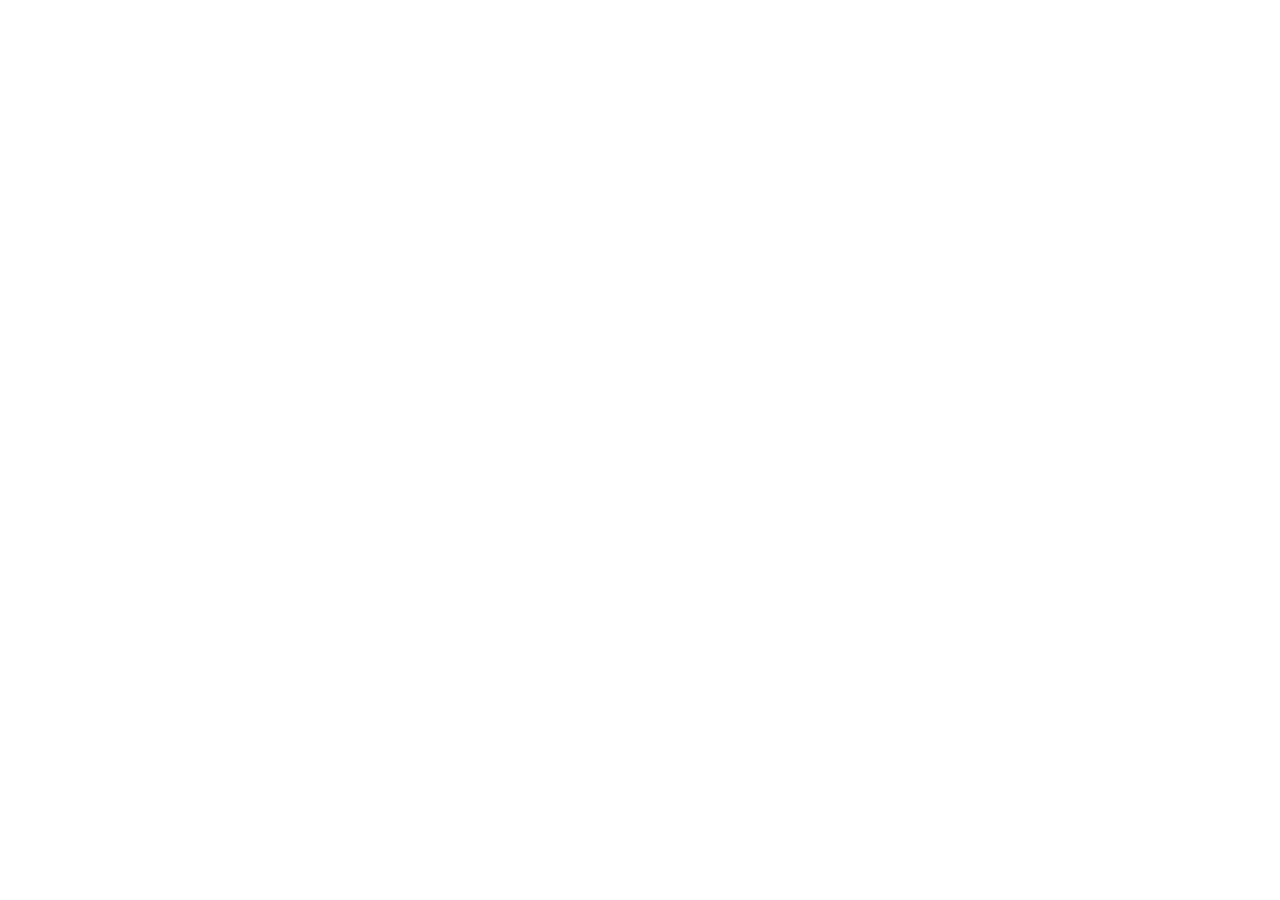
==== index.html @ 96fbc0ac "Initial GitHub Pages deploy of pig3on staging site Built from pig3on.io staging branch with base pat" ====
<!doctype html>
<html lang="en">
  <head>
    <meta charset="UTF-8" />
    <meta name="viewport" content="width=device-width, initial-scale=1.0, maximum-scale=1.0, user-scalable=no" />
    <link href="https://fonts.googleapis.com/css2?family=Instrument+Sans:wght@400;500;600;700&family=DM+Mono:wght@300;400;500;700&display=swap" rel="stylesheet">
    <title>pig3on</title>
    <script type="module" crossorigin src="/pig3on-staging/assets/index-Bd7iTpsa.js"></script>
    <link rel="stylesheet" crossorigin href="/pig3on-staging/assets/index-CQK0uDj2.css">
  </head>
  <body>
    <div id="root"></div>
  </body>
</html>
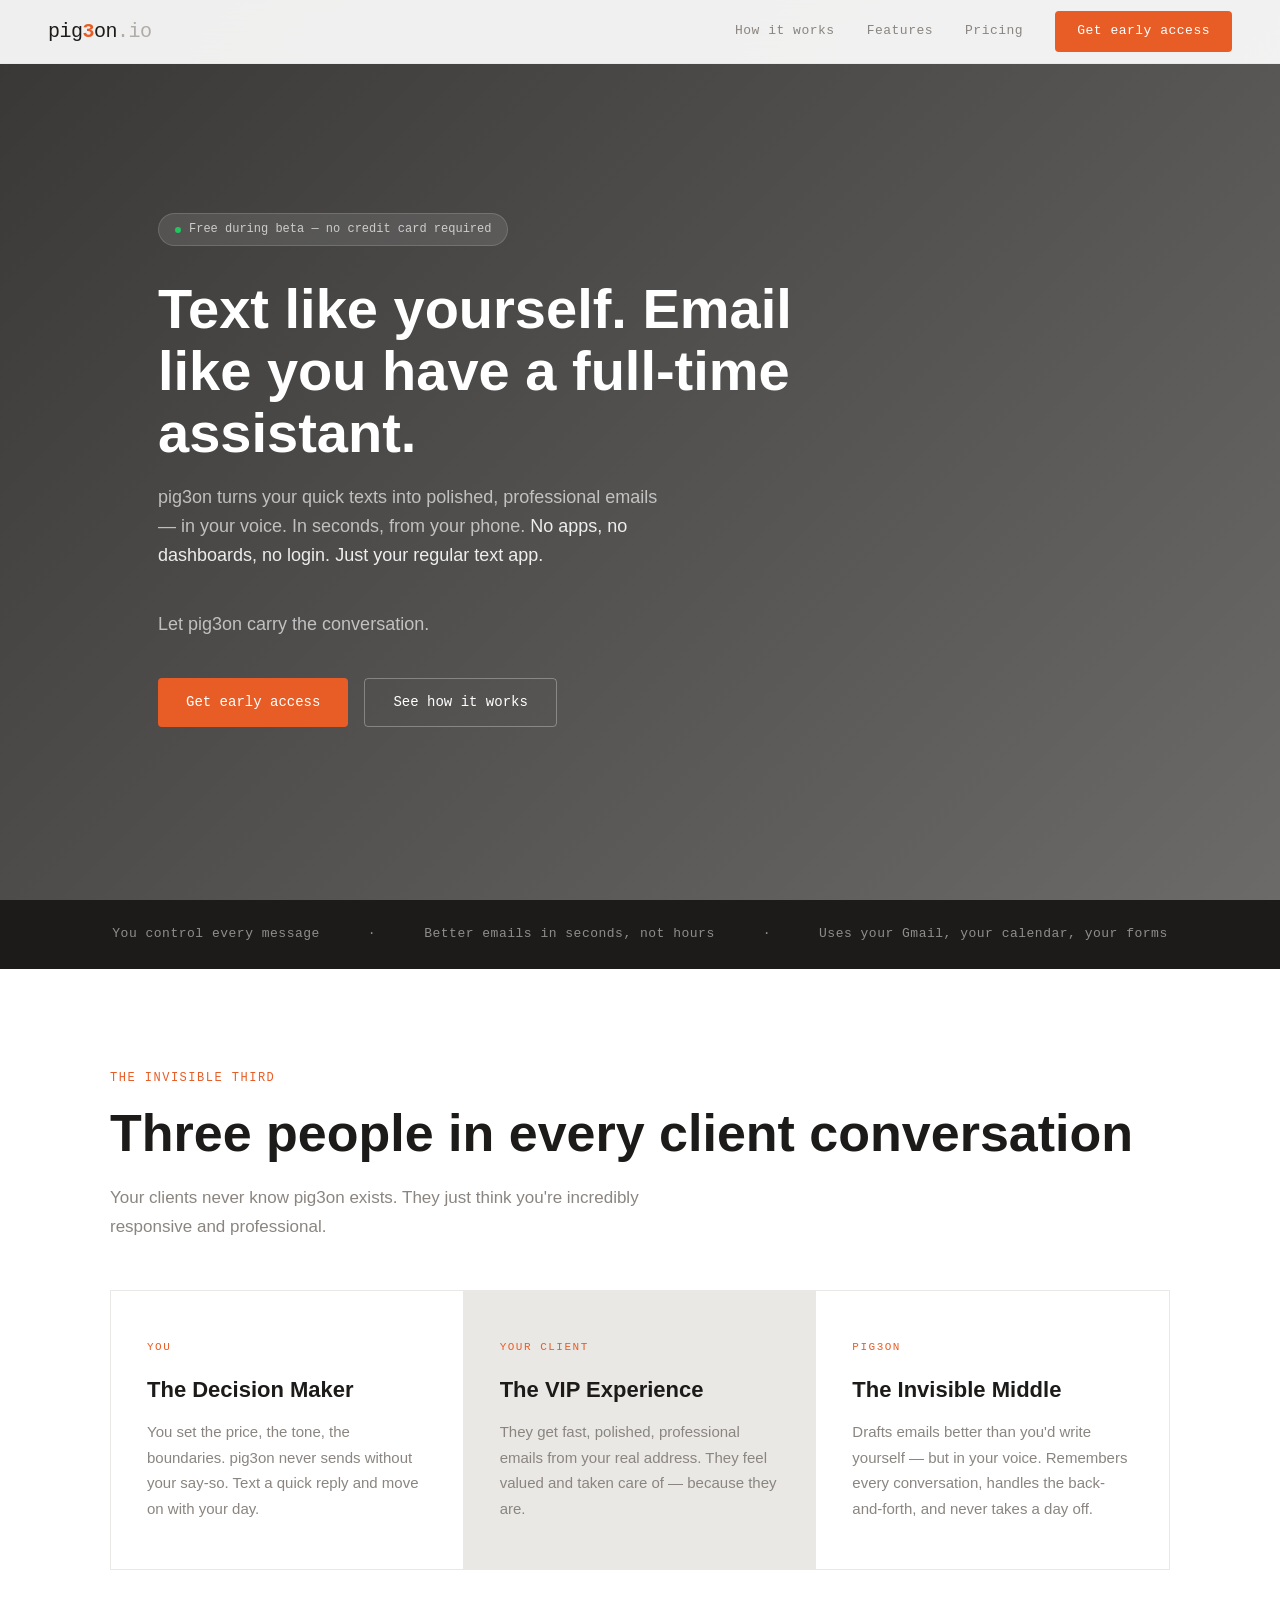
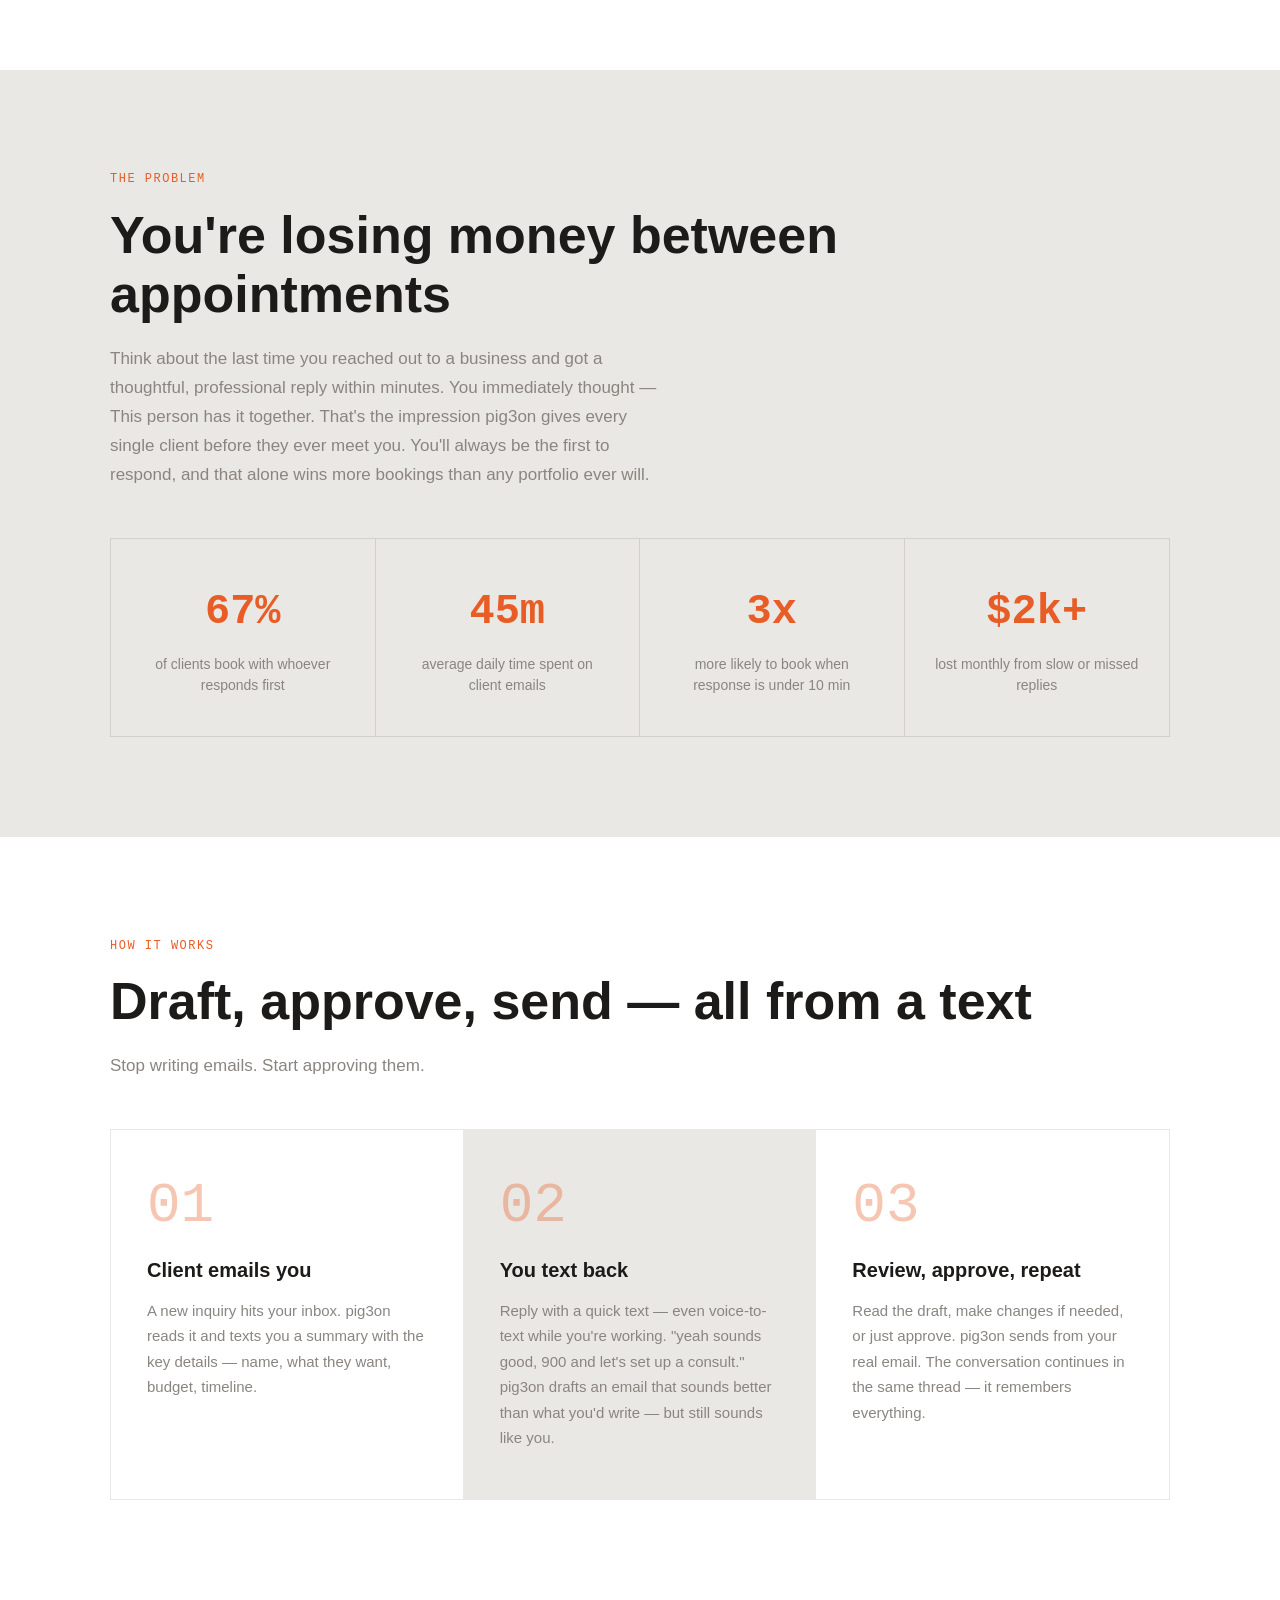
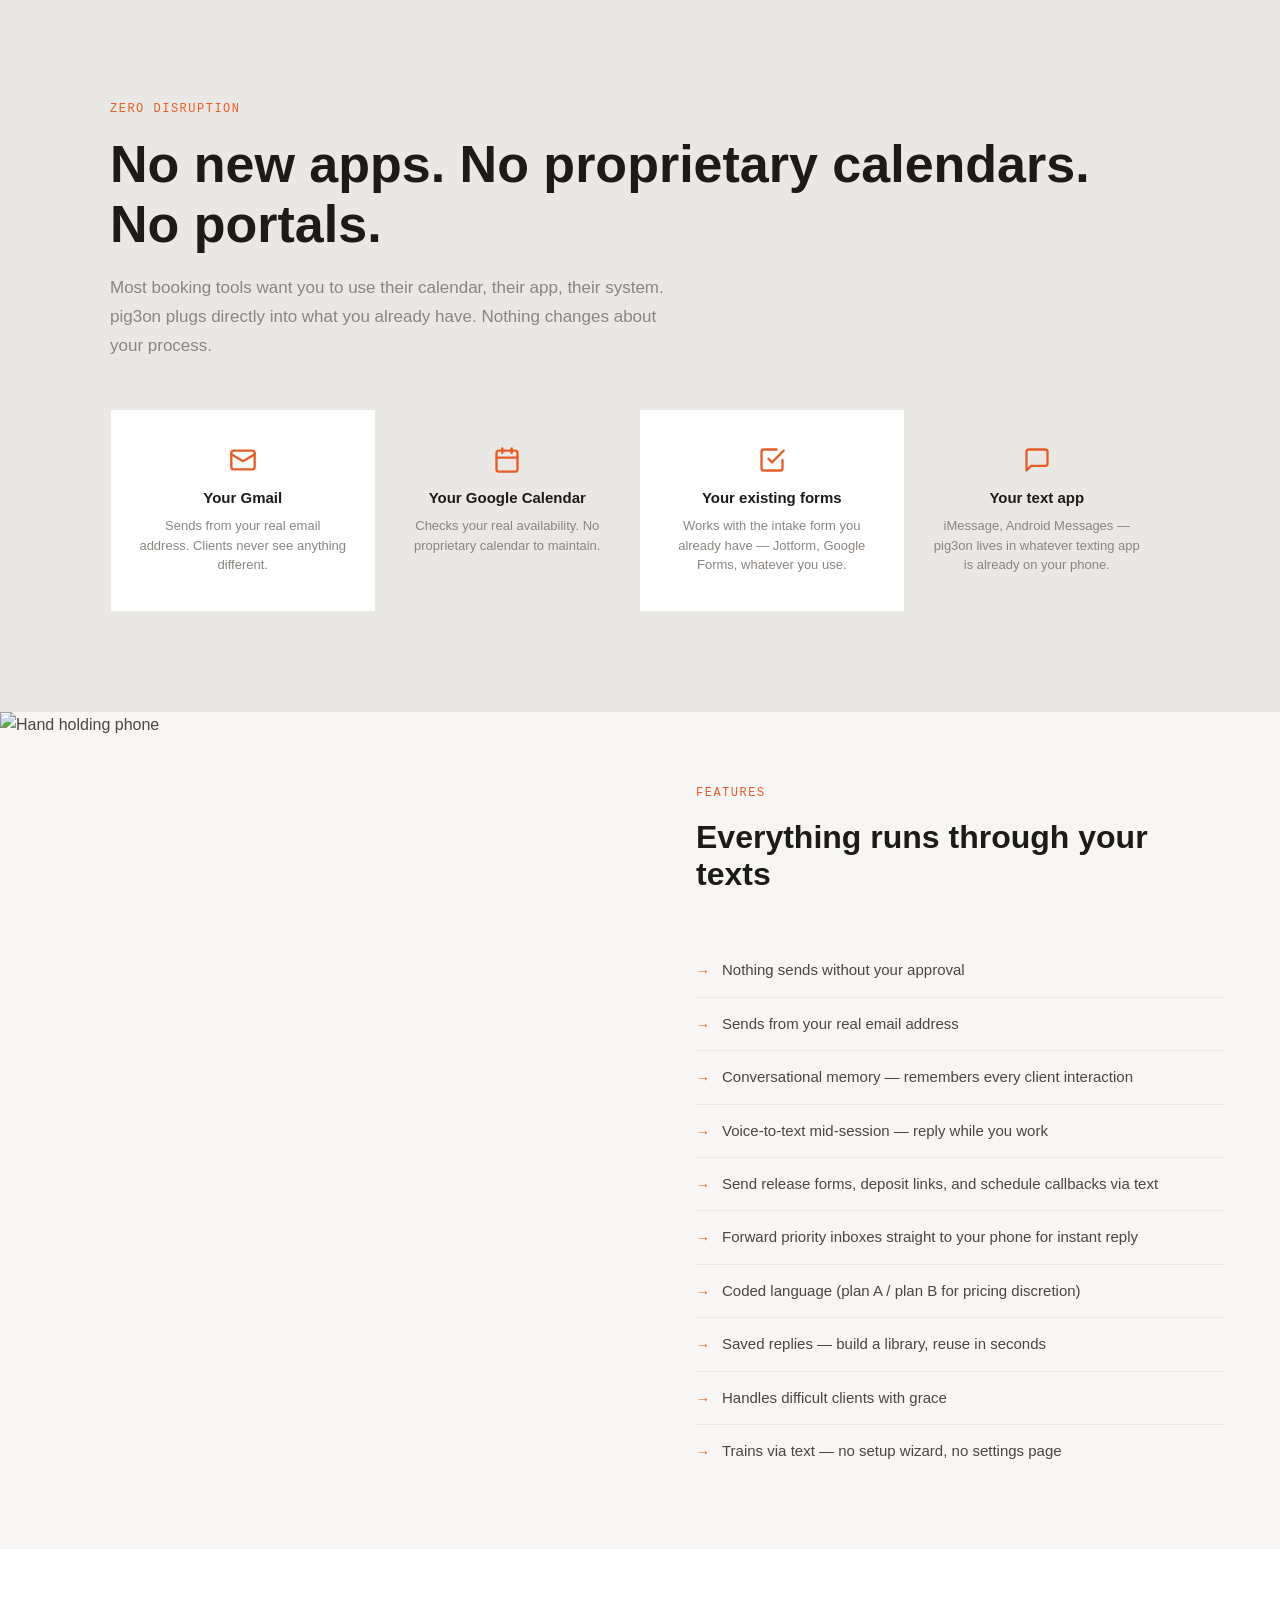
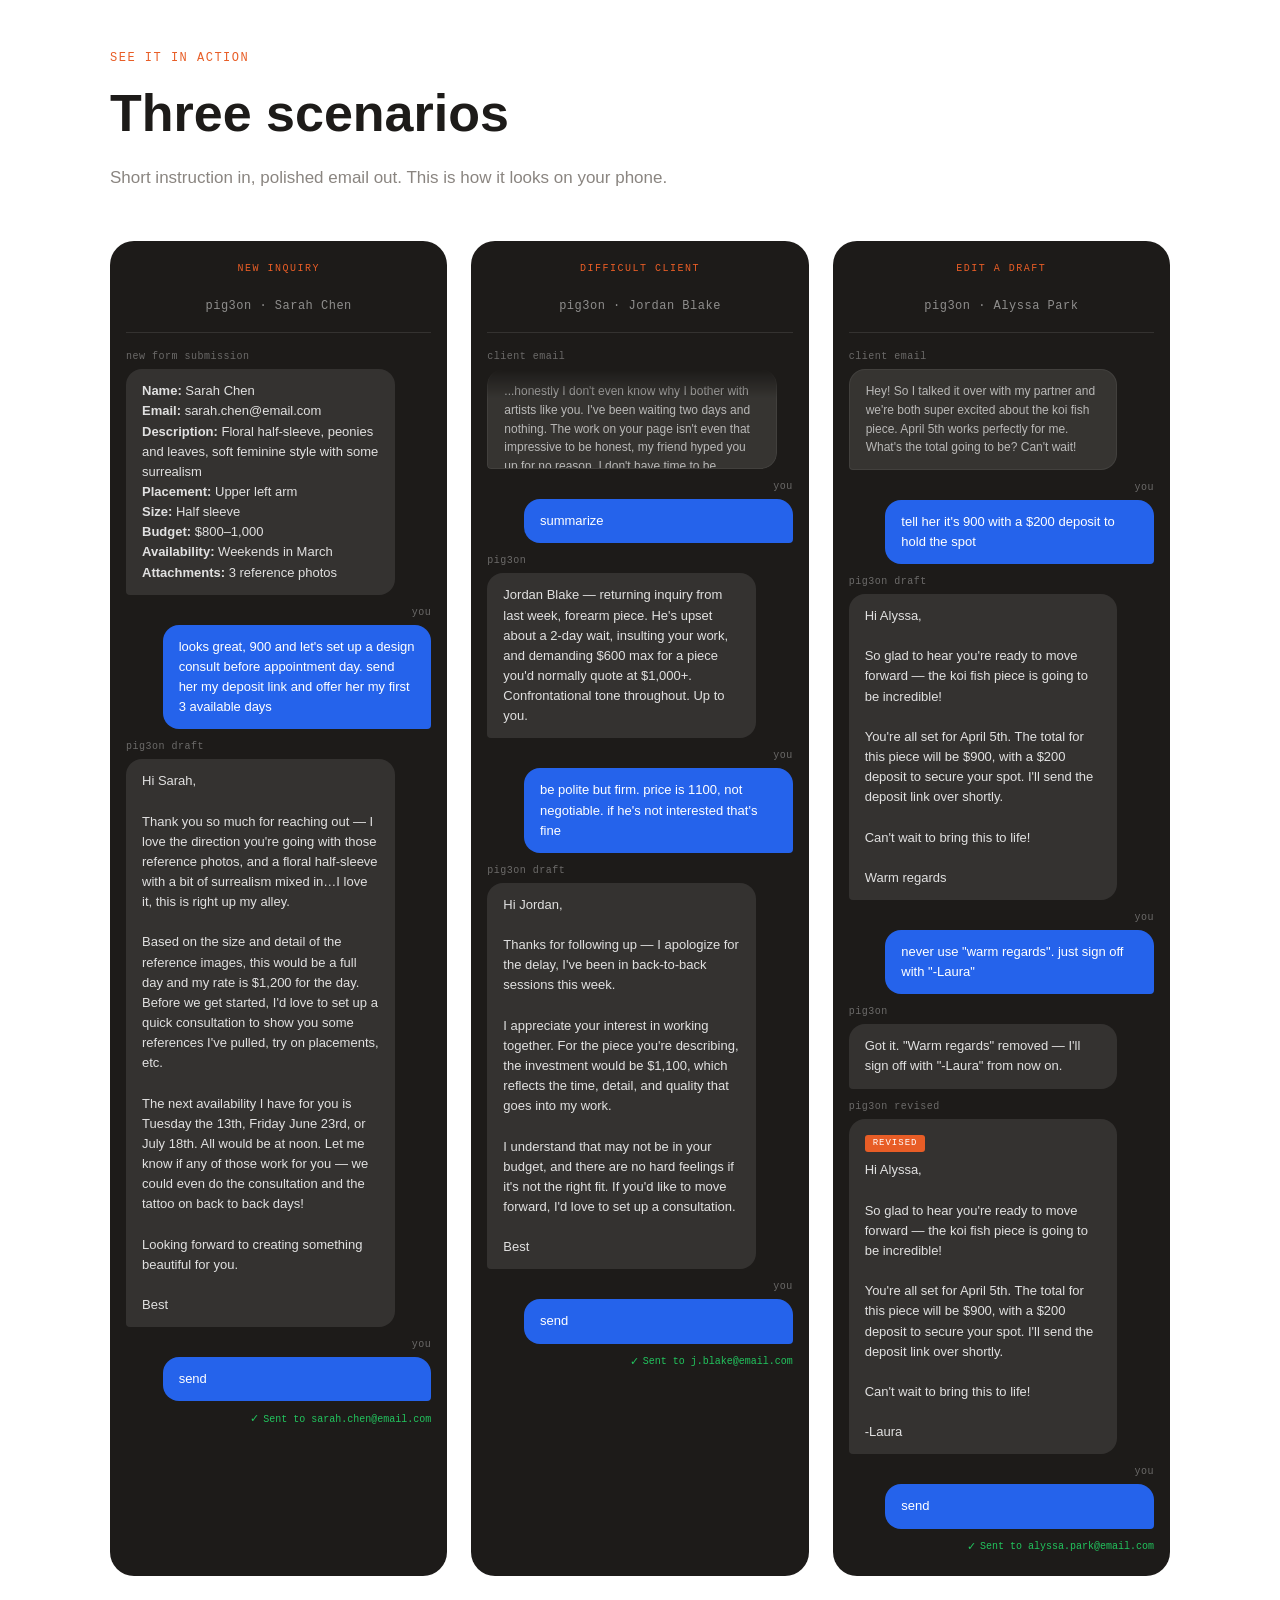
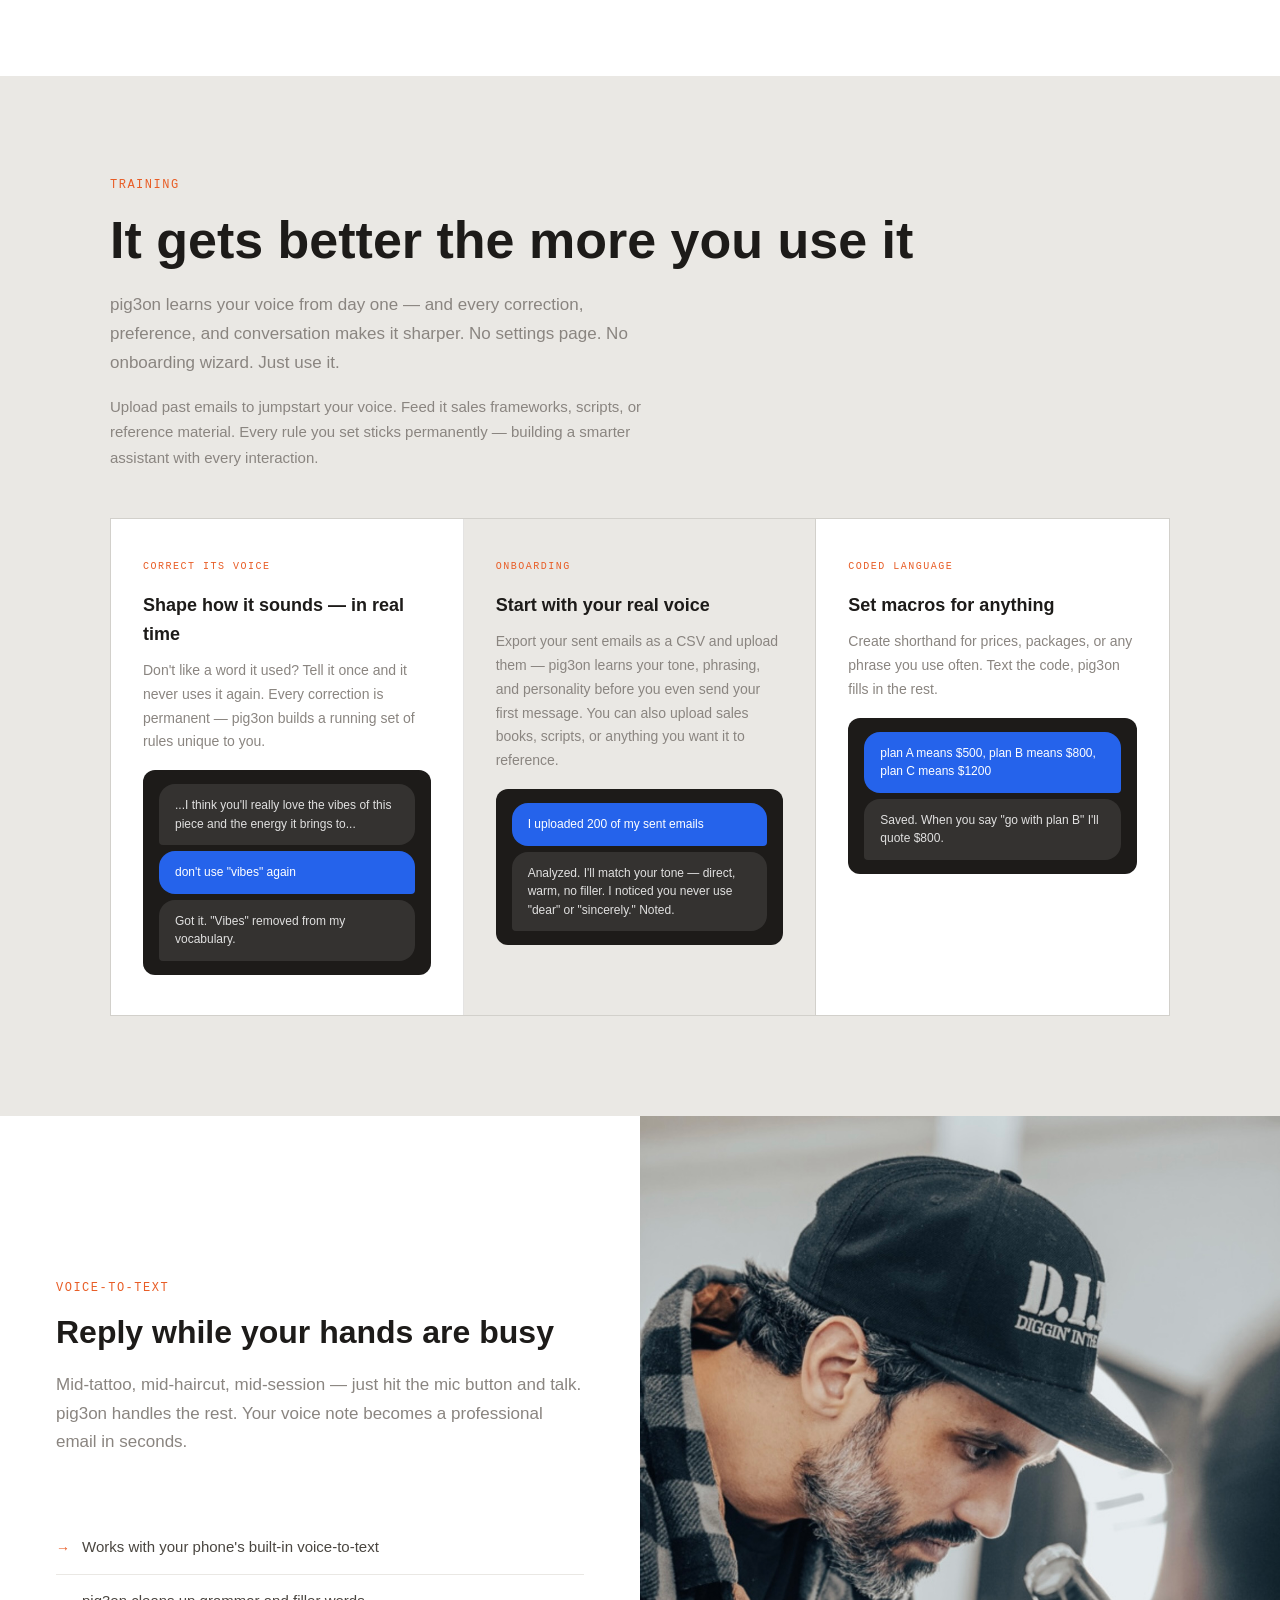
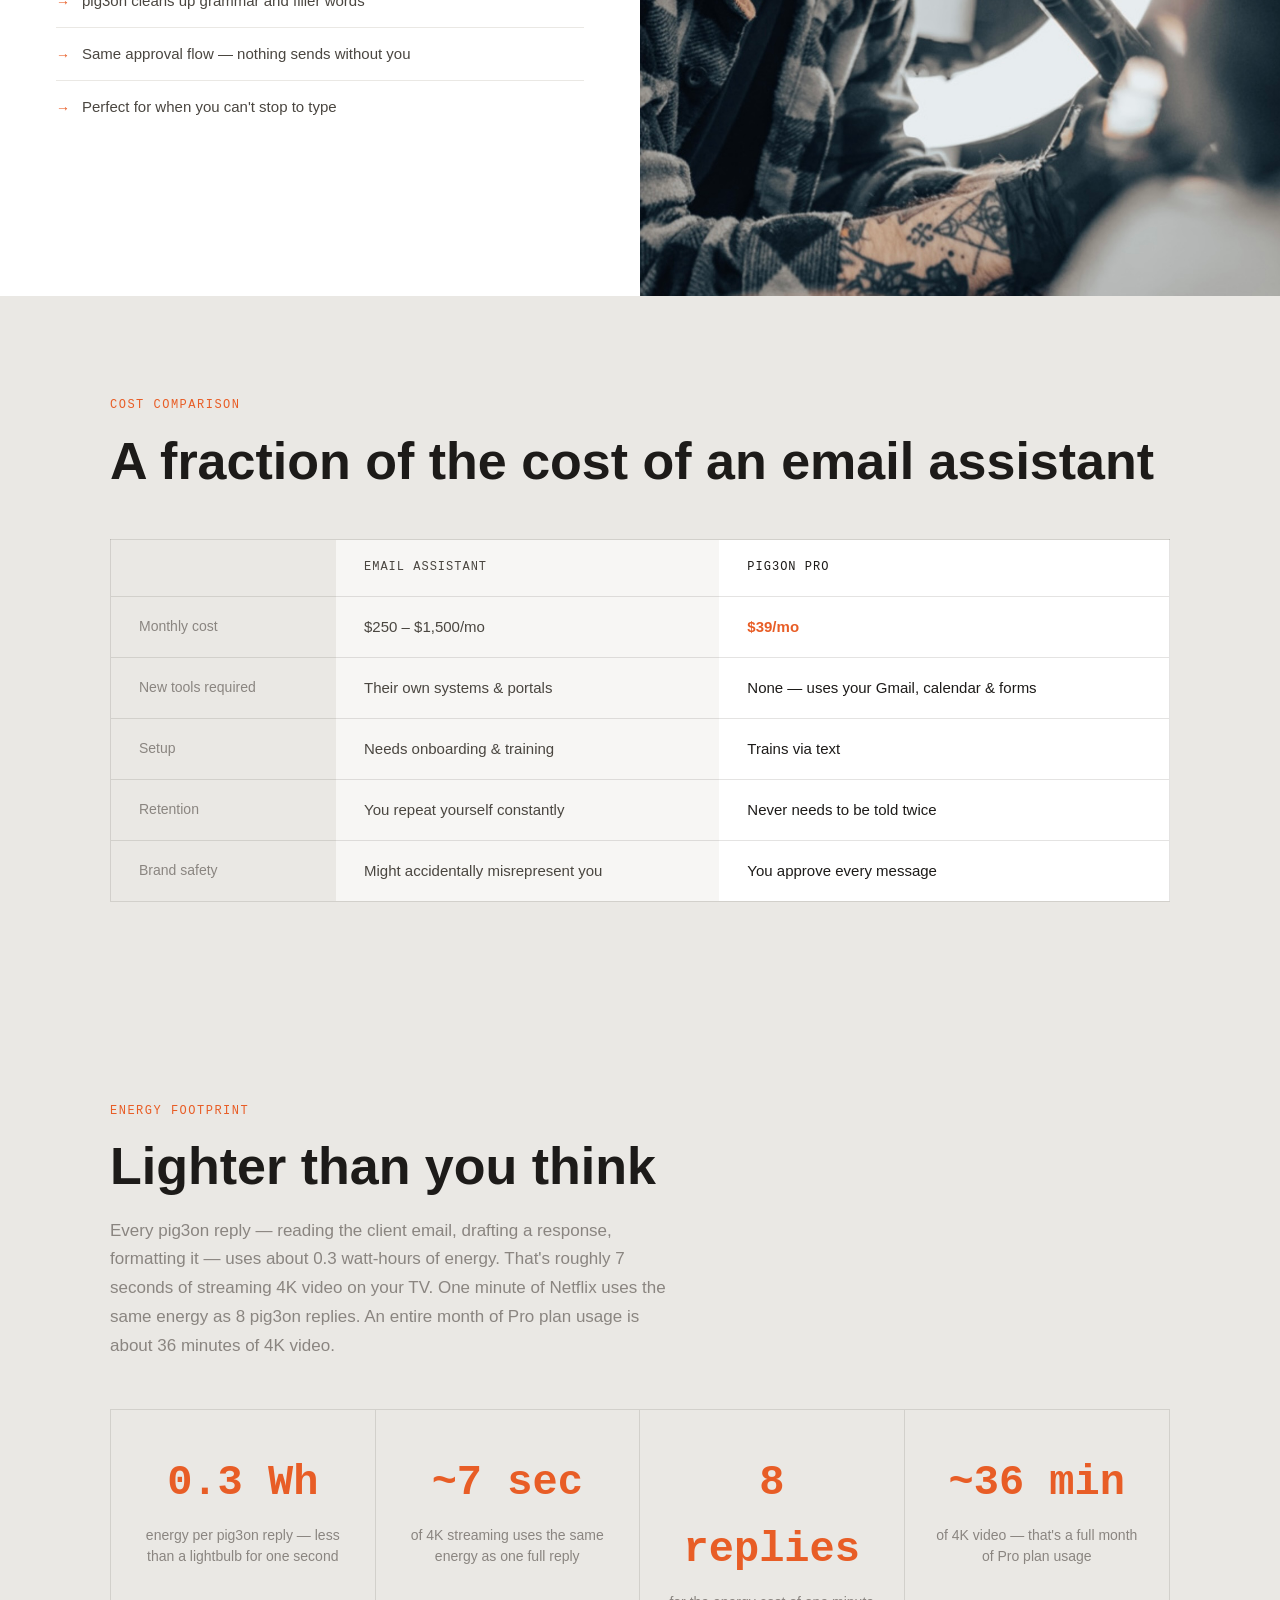
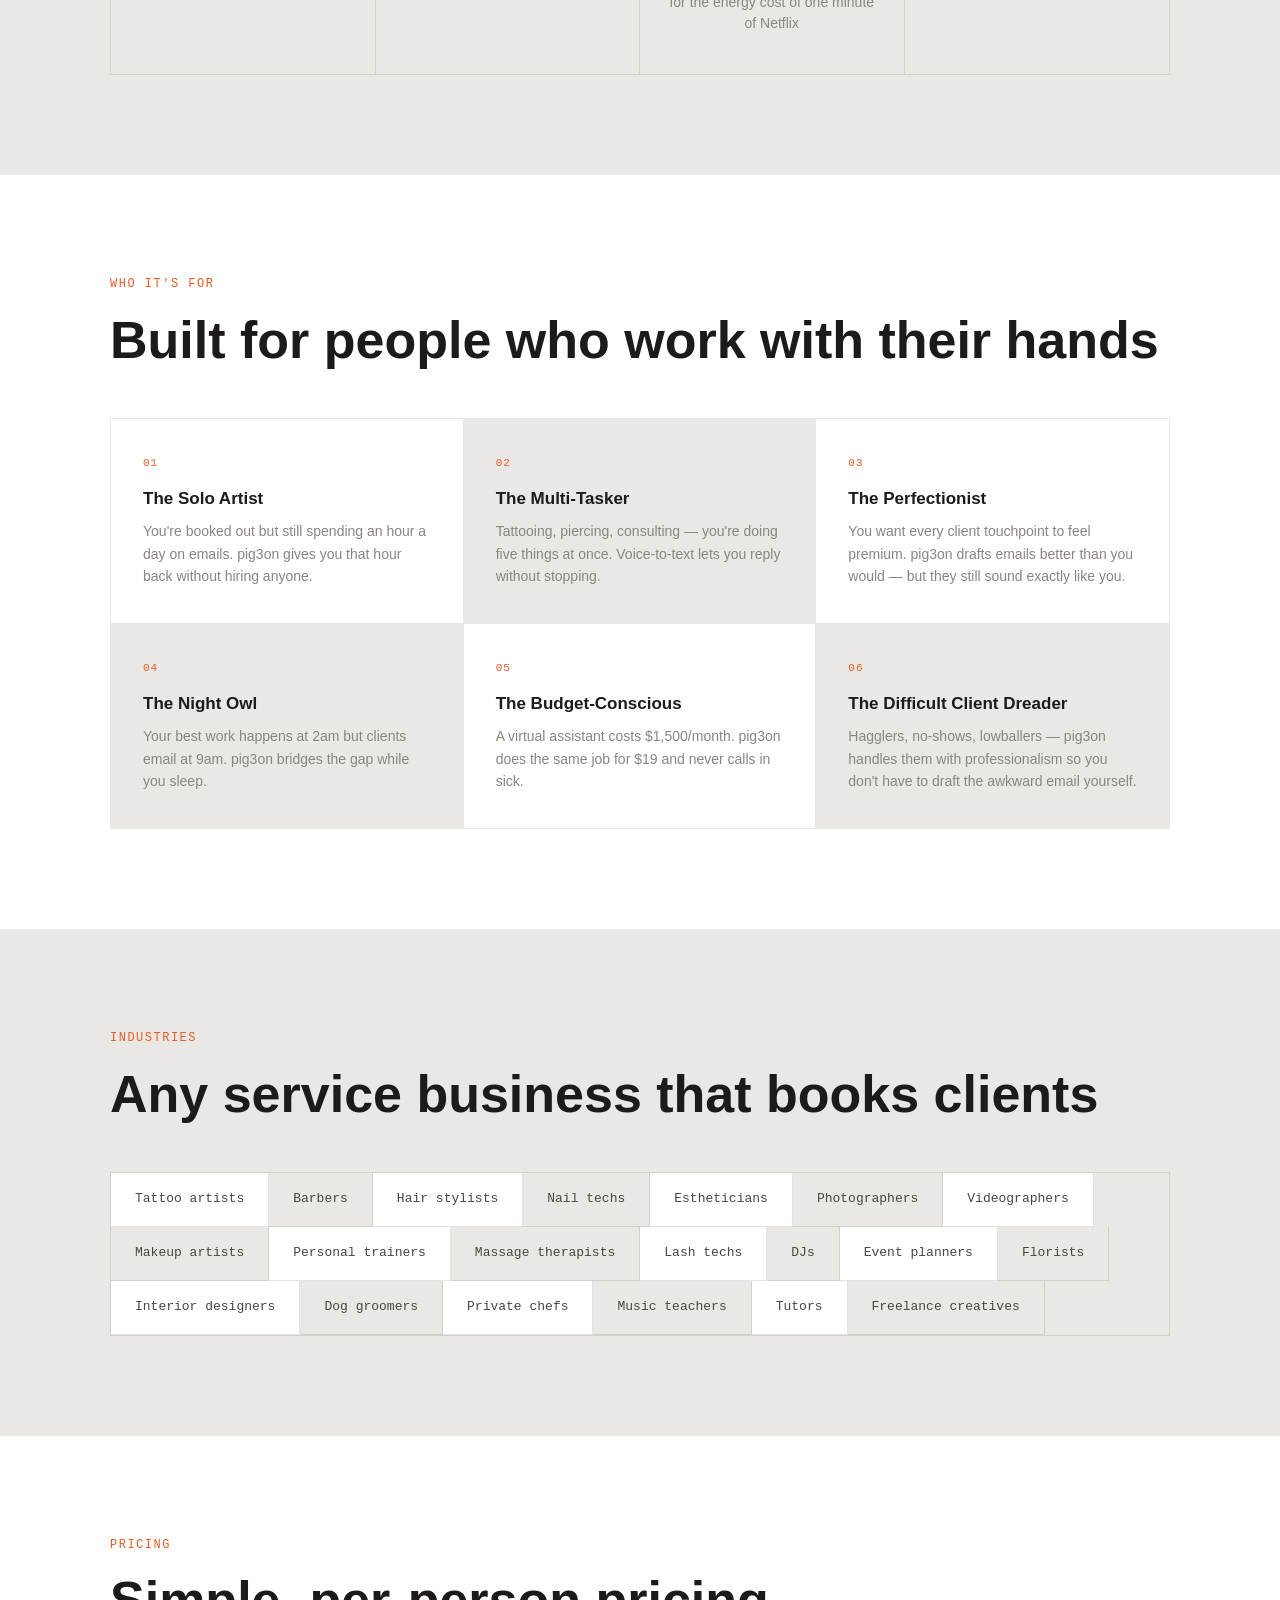
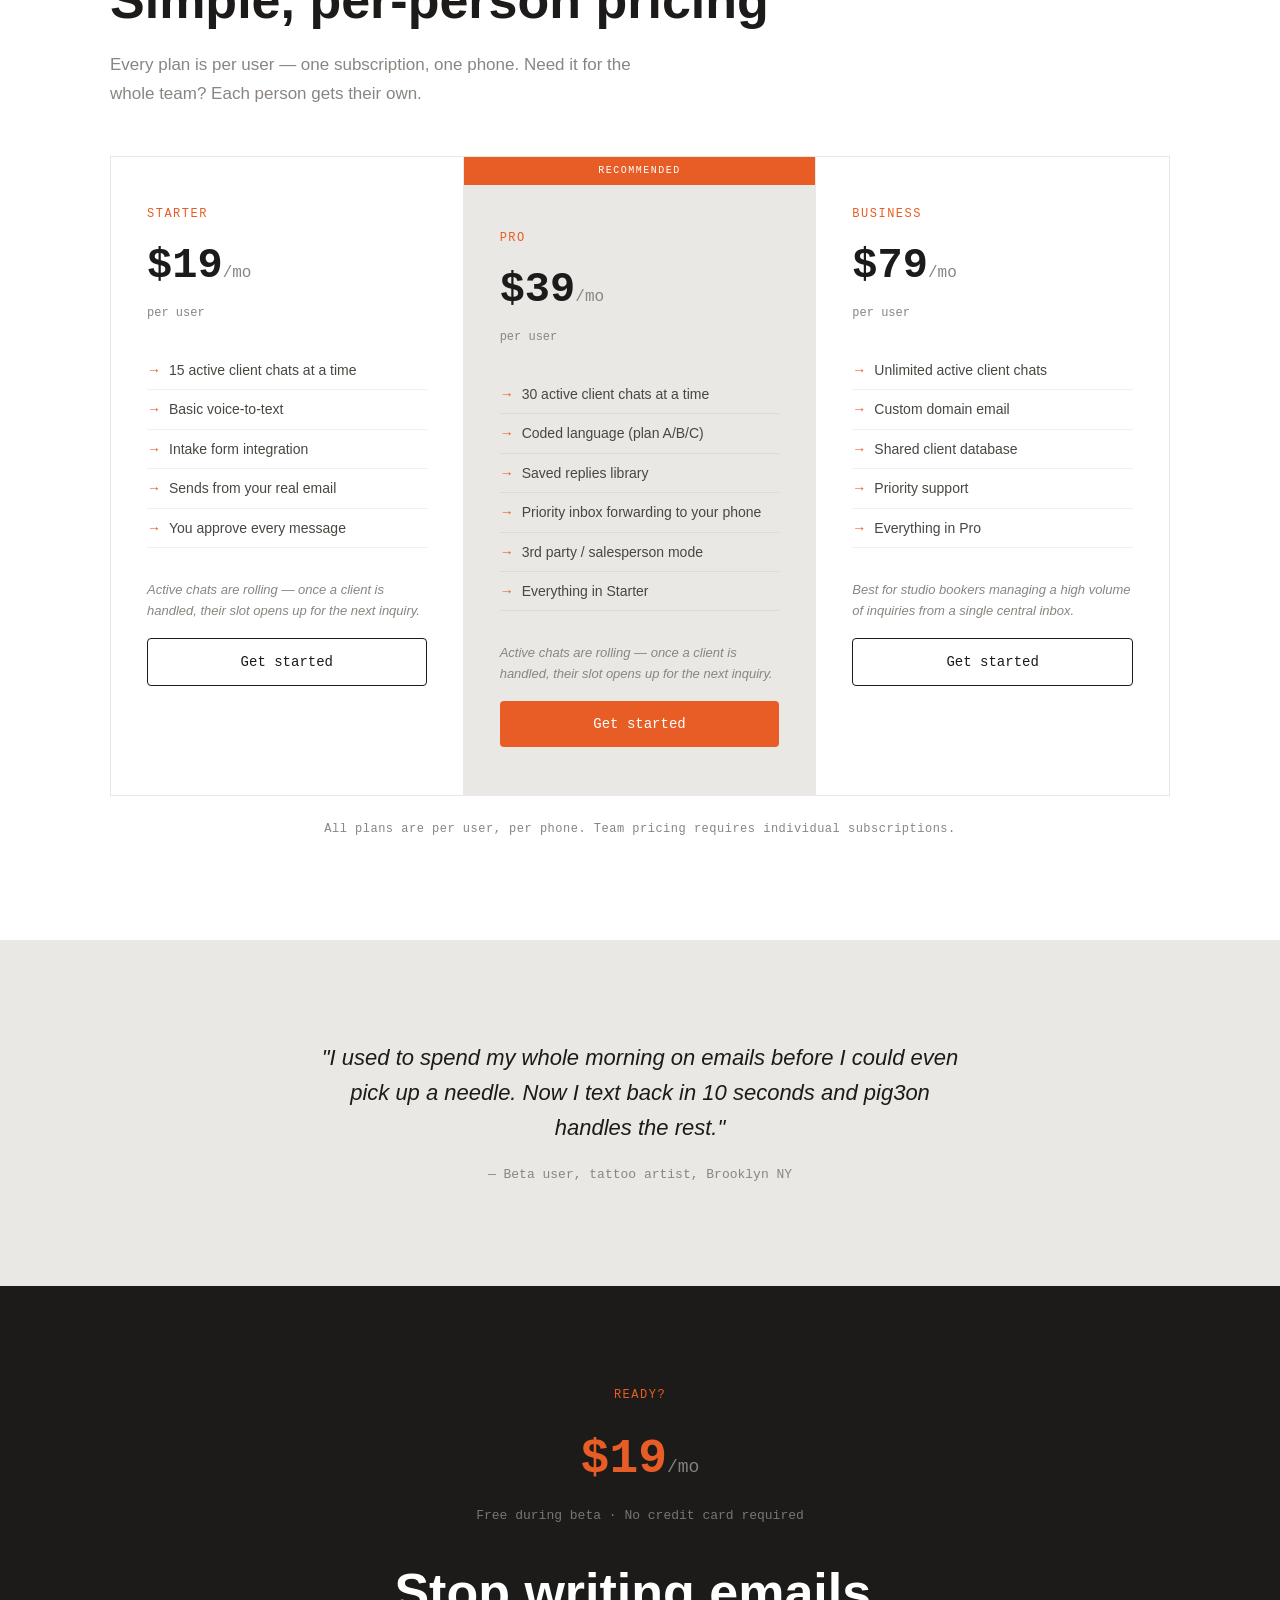
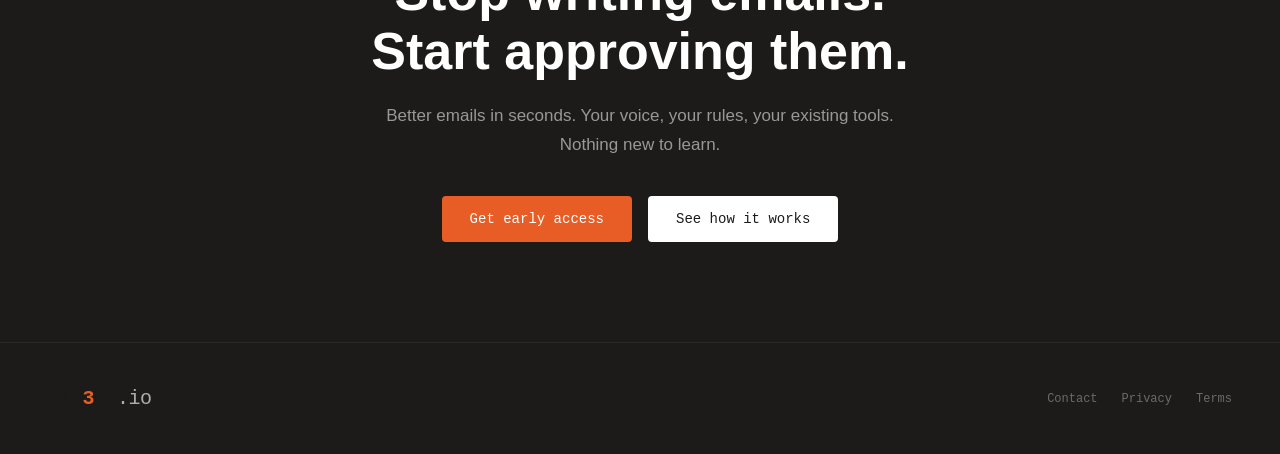
==== commit 6f971fd8: "Fix root URL to show landing page instead of redirecting to /dashboard Mirrored the Cloudflare build" ====
--- a/index.html
+++ b/index.html
@@ -1,14 +1,596 @@
-<!doctype html>
+<!DOCTYPE html>
 <html lang="en">
-  <head>
-    <meta charset="UTF-8" />
-    <meta name="viewport" content="width=device-width, initial-scale=1.0, maximum-scale=1.0, user-scalable=no" />
-    <link href="https://fonts.googleapis.com/css2?family=Instrument+Sans:wght@400;500;600;700&family=DM+Mono:wght@300;400;500;700&display=swap" rel="stylesheet">
-    <title>pig3on</title>
-    <script type="module" crossorigin src="/pig3on-staging/assets/index-Bd7iTpsa.js"></script>
-    <link rel="stylesheet" crossorigin href="/pig3on-staging/assets/index-CQK0uDj2.css">
-  </head>
-  <body>
-    <div id="root"></div>
-  </body>
-</html>
+<head>
+<meta charset="UTF-8">
+<meta name="viewport" content="width=device-width, initial-scale=1.0">
+<title>pig3on.io — Your booking assistant that lives in your texts</title>
+<link href="https://fonts.googleapis.com/css2?family=Instrument+Sans:wght@400;500;600;700&family=DM+Mono:wght@300;400;500;700&display=swap" rel="stylesheet">
+<style>
+:root {
+  --white: #ffffff;
+  --off-white: #f7f6f4;
+  --pigeon-grey: #eae8e4;
+  --warm-600: #4a4640;
+  --warm-400: #8a8580;
+  --charcoal: #1d1b19;
+  --orange: #E85D26;
+  --green: #22c55e;
+  --grey-logo: #b0aca6;
+  --radius: 4px;
+  --max-w: 1060px;
+}
+* { margin: 0; padding: 0; box-sizing: border-box; }
+body {
+  font-family: 'Instrument Sans', sans-serif;
+  color: var(--warm-600); font-size: 16px; line-height: 1.6;
+  background: var(--white); -webkit-font-smoothing: antialiased;
+}
+.nav {
+  position: fixed; top: 0; left: 0; right: 0; z-index: 100;
+  background: rgba(255,255,255,0.92);
+  backdrop-filter: blur(16px); -webkit-backdrop-filter: blur(16px);
+  border-bottom: 1px solid var(--pigeon-grey);
+  padding: 0 48px; height: 64px;
+  display: flex; align-items: center; justify-content: space-between;
+}
+.nav-logo { font-family: 'DM Mono', monospace; font-size: 20px; text-decoration: none; letter-spacing: -0.5px; }
+.nav-logo .pig { color: var(--charcoal); font-weight: 500; }
+.nav-logo .three { color: var(--orange); font-weight: 700; }
+.nav-logo .on { color: var(--charcoal); font-weight: 500; }
+.nav-logo .dot-io { color: var(--grey-logo); font-weight: 400; }
+.nav-links { display: flex; align-items: center; gap: 32px; }
+.nav-links a { font-family: 'DM Mono', monospace; font-size: 13px; text-decoration: none; color: var(--warm-400); letter-spacing: 0.5px; transition: color 0.2s; }
+.nav-links a:hover { color: var(--charcoal); }
+.btn { display: inline-flex; align-items: center; justify-content: center; padding: 12px 28px; border-radius: var(--radius); font-family: 'DM Mono', monospace; font-size: 14px; font-weight: 500; text-decoration: none; transition: all 0.25s; cursor: pointer; border: none; }
+.btn-orange { background: var(--orange); color: #fff !important; }
+.btn-orange:hover { background: #d04f1e; color: #fff !important; }
+.btn-outline { background: transparent; color: var(--charcoal); border: 1px solid var(--charcoal); }
+.btn-outline:hover { background: var(--charcoal); color: #fff; }
+.btn-white { background: #fff; color: var(--charcoal); }
+.btn-white:hover { background: var(--pigeon-grey); }
+.btn-sm { padding: 10px 22px; font-size: 13px; }
+.hero { position: relative; min-height: 100vh; display: flex; align-items: center; overflow: hidden; }
+.hero-bg { position: absolute; inset: 0; background: url('https://images.unsplash.com/photo-1534430480872-3498386e7856?w=1600&q=80') center/cover no-repeat; }
+.hero-bg::after { content: ''; position: absolute; inset: 0; background: linear-gradient(135deg, rgba(29,27,25,0.88) 0%, rgba(29,27,25,0.65) 100%); }
+.hero-content { position: relative; z-index: 2; max-width: var(--max-w); margin: 0 auto; padding: 140px 48px 100px; width: 100%; }
+.hero-badge { display: inline-flex; align-items: center; gap: 8px; background: rgba(255,255,255,0.1); border: 1px solid rgba(255,255,255,0.15); padding: 6px 16px; border-radius: 100px; font-family: 'DM Mono', monospace; font-size: 12px; color: rgba(255,255,255,0.7); margin-bottom: 32px; opacity: 0; animation: fadeUp 0.6s ease forwards; animation-delay: 0.2s; }
+.hero-badge::before { content: ''; width: 6px; height: 6px; background: var(--green); border-radius: 50%; animation: pulse 2s ease infinite; }
+.hero h1 { font-family: 'Instrument Sans', sans-serif; font-size: clamp(38px, 5vw, 56px); font-weight: 700; color: #fff; line-height: 1.1; max-width: 640px; margin-bottom: 20px; opacity: 0; animation: fadeUp 0.6s ease forwards; animation-delay: 0.35s; }
+.hero-sub { font-size: 18px; color: rgba(255,255,255,0.65); max-width: 520px; line-height: 1.6; margin-bottom: 40px; opacity: 0; animation: fadeUp 0.6s ease forwards; animation-delay: 0.5s; }
+.hero-sub strong { color: rgba(255,255,255,0.9); font-weight: 500; }
+.hero-buttons { display: flex; gap: 16px; opacity: 0; animation: fadeUp 0.6s ease forwards; animation-delay: 0.65s; }
+.proof-bar { background: var(--charcoal); padding: 24px 48px; text-align: center; }
+.proof-bar-inner { max-width: var(--max-w); margin: 0 auto; display: flex; justify-content: center; gap: 48px; flex-wrap: wrap; }
+.proof-bar span { font-family: 'DM Mono', monospace; font-size: 13px; color: rgba(255,255,255,0.5); letter-spacing: 0.5px; }
+.section { padding: 100px 48px; }
+.section-inner { max-width: var(--max-w); margin: 0 auto; }
+.bg-white { background: var(--white); } .bg-off-white { background: var(--off-white); } .bg-pigeon { background: var(--pigeon-grey); } .bg-charcoal { background: var(--charcoal); }
+.section-label { font-family: 'DM Mono', monospace; font-size: 12px; color: var(--orange); letter-spacing: 1.5px; text-transform: uppercase; margin-bottom: 16px; }
+.section-title { font-family: 'Instrument Sans', sans-serif; font-size: clamp(32px, 4.5vw, 52px); font-weight: 700; color: var(--charcoal); line-height: 1.15; margin-bottom: 20px; }
+.section-desc { font-size: 17px; color: var(--warm-400); max-width: 560px; line-height: 1.7; }
+.third-grid { display: grid; grid-template-columns: repeat(3, 1fr); border: 1px solid var(--pigeon-grey); }
+.third-card { padding: 48px 36px; border-right: 1px solid var(--pigeon-grey); }
+.third-card:last-child { border-right: none; }
+.third-card:nth-child(odd) { background: var(--white); } .third-card:nth-child(even) { background: var(--pigeon-grey); }
+.third-card-label { font-family: 'DM Mono', monospace; font-size: 11px; color: var(--orange); text-transform: uppercase; letter-spacing: 1.5px; margin-bottom: 16px; }
+.third-card h3 { font-size: 22px; font-weight: 700; color: var(--charcoal); margin-bottom: 12px; }
+.third-card p { font-size: 15px; color: var(--warm-400); line-height: 1.7; }
+.stats-grid { display: grid; grid-template-columns: repeat(4, 1fr); border: 1px solid rgba(74,70,64,0.15); margin-top: 48px; }
+.stat-card { padding: 40px 28px; border-right: 1px solid rgba(74,70,64,0.15); text-align: center; }
+.stat-card:last-child { border-right: none; }
+.stat-number { font-family: 'DM Mono', monospace; font-size: 42px; font-weight: 700; color: var(--orange); margin-bottom: 8px; }
+.stat-label { font-size: 14px; color: var(--warm-400); line-height: 1.5; }
+.steps-grid { display: grid; grid-template-columns: repeat(3, 1fr); border: 1px solid var(--pigeon-grey); margin-top: 48px; }
+.step-card { padding: 48px 36px; border-right: 1px solid var(--pigeon-grey); }
+.step-card:last-child { border-right: none; }
+.step-card:nth-child(odd) { background: var(--white); } .step-card:nth-child(even) { background: var(--pigeon-grey); }
+.step-number { font-family: 'DM Mono', monospace; font-size: 56px; font-weight: 300; color: var(--orange); opacity: 0.35; line-height: 1; margin-bottom: 20px; }
+.step-card h3 { font-size: 20px; font-weight: 700; color: var(--charcoal); margin-bottom: 12px; }
+.step-card p { font-size: 15px; color: var(--warm-400); line-height: 1.7; }
+.split { display: grid; grid-template-columns: 1fr 1fr; min-height: 560px; }
+.split-image { overflow: hidden; position: relative; }
+.split-image img { width: 100%; height: 100%; object-fit: cover; transition: transform 6s ease; }
+.split-image:hover img { transform: scale(1.03); }
+.split-content { padding: 72px 56px; display: flex; flex-direction: column; justify-content: center; }
+.feature-list { list-style: none; margin-top: 32px; }
+.feature-list li { padding: 14px 0; border-bottom: 1px solid var(--pigeon-grey); font-size: 15px; color: var(--warm-600); display: flex; align-items: flex-start; gap: 12px; }
+.feature-list li:last-child { border-bottom: none; }
+.feature-check { color: var(--orange); font-weight: 600; font-size: 14px; margin-top: 2px; flex-shrink: 0; }
+.phones-grid { display: grid; grid-template-columns: repeat(3, 1fr); gap: 24px; margin-top: 48px; }
+.phone-frame { background: var(--charcoal); border-radius: 24px; padding: 20px 16px; color: #fff; }
+.phone-header { text-align: center; padding: 8px 0 16px; border-bottom: 1px solid rgba(255,255,255,0.1); margin-bottom: 16px; }
+.phone-header-name { font-family: 'DM Mono', monospace; font-size: 12px; color: rgba(255,255,255,0.5); letter-spacing: 0.5px; }
+.phone-label { font-family: 'DM Mono', monospace; font-size: 10px; text-transform: uppercase; letter-spacing: 1.5px; color: var(--orange); text-align: center; margin-bottom: 12px; }
+.chat-bubble { padding: 12px 16px; border-radius: 16px; font-size: 13px; line-height: 1.55; margin-bottom: 10px; max-width: 88%; }
+.chat-user { background: #2563eb; color: #fff; margin-left: auto; border-bottom-right-radius: 4px; }
+.chat-bot { background: rgba(255,255,255,0.1); color: rgba(255,255,255,0.85); border-bottom-left-radius: 4px; }
+.chat-client { background: rgba(234,232,228,0.12); color: rgba(255,255,255,0.65); border-bottom-left-radius: 4px; border: 1px solid rgba(255,255,255,0.06); }
+.chat-label { font-family: 'DM Mono', monospace; font-size: 10px; color: rgba(255,255,255,0.35); margin-bottom: 4px; letter-spacing: 0.5px; }
+.chat-label-right { text-align: right; }
+.chat-sent { font-family: 'DM Mono', monospace; font-size: 10px; color: var(--green); text-align: right; margin-top: 8px; display: flex; align-items: center; justify-content: flex-end; gap: 4px; }
+.chat-sent::before { content: '✓'; font-size: 11px; }
+.revised-tag { display: inline-block; font-family: 'DM Mono', monospace; font-size: 9px; text-transform: uppercase; letter-spacing: 1px; background: var(--orange); color: #fff; padding: 2px 8px; border-radius: 3px; margin-bottom: 8px; }
+.systems-grid { display: grid; grid-template-columns: repeat(4, 1fr); border: 1px solid var(--pigeon-grey); margin-top: 48px; }
+.systems-card { padding: 36px 28px; border-right: 1px solid var(--pigeon-grey); text-align: center; }
+.systems-card:last-child { border-right: none; }
+.systems-card:nth-child(odd) { background: var(--white); } .systems-card:nth-child(even) { background: var(--pigeon-grey); }
+.systems-icon { font-size: 28px; margin-bottom: 12px; display: flex; justify-content: center; }
+.systems-icon svg { width: 28px; height: 28px; stroke: var(--orange); fill: none; stroke-width: 2; stroke-linecap: round; stroke-linejoin: round; }
+.systems-card h4 { font-size: 15px; font-weight: 700; color: var(--charcoal); margin-bottom: 6px; }
+.systems-card p { font-size: 13px; color: var(--warm-400); line-height: 1.5; }
+.training-grid { display: grid; grid-template-columns: repeat(3, 1fr); border: 1px solid rgba(74,70,64,0.15); margin-top: 48px; }
+.training-card { padding: 40px 32px; border-right: 1px solid rgba(74,70,64,0.15); }
+.training-card:last-child { border-right: none; }
+.training-card:nth-child(odd) { background: var(--white); } .training-card:nth-child(even) { background: var(--pigeon-grey); }
+.training-card-label { font-family: 'DM Mono', monospace; font-size: 10px; color: var(--orange); text-transform: uppercase; letter-spacing: 1.5px; margin-bottom: 16px; }
+.training-card h3 { font-size: 18px; font-weight: 700; color: var(--charcoal); margin-bottom: 10px; }
+.training-card p { font-size: 14px; color: var(--warm-400); line-height: 1.7; margin-bottom: 16px; }
+.training-example { background: var(--charcoal); border-radius: 12px; padding: 14px 16px; }
+.training-example .chat-bubble { margin-bottom: 6px; font-size: 12px; }
+.training-example .chat-bubble:last-child { margin-bottom: 0; }
+.cost-table { width: 100%; border-collapse: collapse; margin-top: 48px; border: 1px solid rgba(74,70,64,0.15); }
+.cost-table th, .cost-table td { padding: 18px 28px; text-align: left; font-size: 15px; border-bottom: 1px solid rgba(74,70,64,0.15); }
+.cost-table th { font-family: 'DM Mono', monospace; font-size: 12px; text-transform: uppercase; letter-spacing: 1px; color: var(--warm-400); font-weight: 400; background: var(--pigeon-grey); }
+.cost-table td:first-child { color: var(--warm-400); font-size: 14px; }
+.cost-table .col-assistant { background: var(--off-white); color: var(--warm-600); }
+.cost-table .col-pig3on { background: var(--white); color: var(--charcoal); font-weight: 500; }
+.cost-table .highlight { color: var(--orange); font-weight: 600; }
+.persona-grid { display: grid; grid-template-columns: repeat(3, 1fr); border: 1px solid var(--pigeon-grey); margin-top: 48px; }
+.persona-card { padding: 36px 32px; border-right: 1px solid var(--pigeon-grey); border-bottom: 1px solid var(--pigeon-grey); }
+.persona-card:nth-child(3n) { border-right: none; }
+.persona-card:nth-child(n+4) { border-bottom: none; }
+.persona-card:nth-child(odd) { background: var(--white); } .persona-card:nth-child(even) { background: var(--pigeon-grey); }
+.persona-num { font-family: 'DM Mono', monospace; font-size: 11px; color: var(--orange); letter-spacing: 1px; margin-bottom: 12px; }
+.persona-card h3 { font-size: 17px; font-weight: 700; color: var(--charcoal); margin-bottom: 8px; }
+.persona-card p { font-size: 14px; color: var(--warm-400); line-height: 1.6; }
+.industry-tags { display: flex; flex-wrap: wrap; gap: 0; margin-top: 48px; border: 1px solid rgba(74,70,64,0.15); }
+.industry-tag { padding: 16px 24px; font-family: 'DM Mono', monospace; font-size: 13px; color: var(--warm-600); border-right: 1px solid rgba(74,70,64,0.15); border-bottom: 1px solid rgba(74,70,64,0.15); }
+.industry-tag:nth-child(odd) { background: var(--white); } .industry-tag:nth-child(even) { background: var(--pigeon-grey); }
+.pricing-grid { display: grid; grid-template-columns: repeat(3, 1fr); border: 1px solid var(--pigeon-grey); margin-top: 48px; }
+.pricing-card { padding: 48px 36px; border-right: 1px solid var(--pigeon-grey); position: relative; }
+.pricing-card:last-child { border-right: none; }
+.pricing-card:nth-child(1) { background: var(--white); } .pricing-card:nth-child(2) { background: var(--pigeon-grey); } .pricing-card:nth-child(3) { background: var(--white); }
+.pricing-recommended { position: absolute; top: 0; left: 0; right: 0; background: var(--orange); color: #fff; font-family: 'DM Mono', monospace; font-size: 10px; letter-spacing: 1.5px; text-transform: uppercase; text-align: center; padding: 6px; }
+.pricing-card.recommended { padding-top: 72px; }
+.pricing-tier { font-family: 'DM Mono', monospace; font-size: 12px; color: var(--orange); text-transform: uppercase; letter-spacing: 1.5px; margin-bottom: 8px; }
+.pricing-price { font-family: 'DM Mono', monospace; font-size: 42px; font-weight: 700; color: var(--charcoal); margin-bottom: 4px; }
+.pricing-price span { font-size: 16px; font-weight: 400; color: var(--warm-400); }
+.pricing-sub { font-family: 'DM Mono', monospace; font-size: 12px; color: var(--warm-400); margin-bottom: 28px; }
+.pricing-features { list-style: none; margin-bottom: 32px; }
+.pricing-features li { font-size: 14px; color: var(--warm-600); padding: 8px 0; border-bottom: 1px solid rgba(74,70,64,0.08); display: flex; gap: 8px; }
+.pricing-features li::before { content: '→'; color: var(--orange); flex-shrink: 0; }
+.pricing-note { font-size: 13px; color: var(--warm-400); line-height: 1.6; margin-top: 8px; font-style: italic; }
+.per-user-note { text-align: center; margin-top: 24px; font-family: 'DM Mono', monospace; font-size: 12px; color: var(--warm-400); letter-spacing: 0.5px; }
+.quote-section { text-align: center; }
+.quote-text { font-size: 22px; font-weight: 400; color: var(--charcoal); line-height: 1.6; max-width: 640px; margin: 0 auto 20px; font-style: italic; }
+.quote-attr { font-family: 'DM Mono', monospace; font-size: 13px; color: var(--warm-400); }
+.final-cta { text-align: center; color: #fff; }
+.final-cta .section-title { color: #fff; }
+.final-cta .section-desc { color: rgba(255,255,255,0.55); margin: 0 auto 16px; }
+.final-cta-price { font-family: 'DM Mono', monospace; font-size: 48px; font-weight: 700; color: var(--orange); margin-bottom: 8px; }
+.final-cta-price span { font-size: 18px; font-weight: 400; color: rgba(255,255,255,0.45); }
+.final-cta-sub { font-family: 'DM Mono', monospace; font-size: 13px; color: rgba(255,255,255,0.4); margin-bottom: 36px; }
+.final-cta-buttons { display: flex; justify-content: center; gap: 16px; }
+.footer { background: var(--charcoal); border-top: 1px solid rgba(255,255,255,0.06); padding: 40px 48px; display: flex; justify-content: space-between; align-items: center; }
+.footer-links { display: flex; gap: 24px; }
+.footer-links a { font-family: 'DM Mono', monospace; font-size: 12px; color: rgba(255,255,255,0.35); text-decoration: none; transition: color 0.2s; }
+.footer-links a:hover { color: rgba(255,255,255,0.7); }
+@keyframes fadeUp { from { opacity: 0; transform: translateY(20px); } to { opacity: 1; transform: translateY(0); } }
+@keyframes pulse { 0%, 100% { opacity: 1; } 50% { opacity: 0.4; } }
+.reveal { opacity: 0; transform: translateY(20px); transition: all 0.6s ease; }
+.reveal.visible { opacity: 1; transform: translateY(0); }
+@media (max-width: 900px) {
+  .nav { padding: 0 24px; } .nav-links a:not(.btn) { display: none; }
+  .section { padding: 64px 24px; } .hero-content { padding: 120px 24px 80px; }
+  .hero h1 { font-size: 32px; } .hero-buttons { flex-direction: column; }
+  .proof-bar { padding: 20px 24px; } .proof-bar-inner { flex-direction: column; gap: 12px; }
+  .third-grid, .steps-grid, .training-grid, .pricing-grid, .persona-grid { grid-template-columns: 1fr; }
+  .third-card, .step-card, .training-card, .pricing-card, .persona-card { border-right: none; border-bottom: 1px solid var(--pigeon-grey); }
+  .stats-grid, .systems-grid { grid-template-columns: repeat(2, 1fr); }
+  .stat-card:nth-child(1), .stat-card:nth-child(2) { border-bottom: 1px solid rgba(74,70,64,0.15); }
+  .systems-card { border-right: none; border-bottom: 1px solid var(--pigeon-grey); } .systems-card:last-child { border-bottom: none; }
+  .split { grid-template-columns: 1fr; } .split-image { min-height: 300px; } .split-content { padding: 48px 24px; }
+  .phones-grid { grid-template-columns: 1fr; max-width: 360px; margin-left: auto; margin-right: auto; }
+  .cost-table { font-size: 13px; } .cost-table th, .cost-table td { padding: 12px 16px; }
+  .industry-tags { justify-content: center; }
+  .footer { flex-direction: column; gap: 24px; text-align: center; }
+  .persona-card { border-right: none; } .persona-card:nth-child(n+4) { border-bottom: 1px solid var(--pigeon-grey); } .persona-card:last-child { border-bottom: none; }
+}
+</style>
+</head>
+<body>
+
+<nav class="nav">
+  <a href="#" class="nav-logo"><span class="pig">pig</span><span class="three">3</span><span class="on">on</span><span class="dot-io">.io</span></a>
+  <div class="nav-links">
+    <a href="#how-it-works">How it works</a>
+    <a href="#features">Features</a>
+    <a href="#pricing">Pricing</a>
+    <a href="mailto:adamdeanart@gmail.com" class="btn btn-orange btn-sm">Get early access</a>
+  </div>
+</nav>
+
+<section class="hero">
+  <div class="hero-bg"></div>
+  <div class="hero-content">
+    <div class="hero-badge">Free during beta — no credit card required</div>
+    <h1>Text like yourself. Email like you have a full&#8209;time assistant.</h1>
+    <p class="hero-sub">pig3on turns your quick texts into polished, professional emails — in your voice. In seconds, from your phone. <strong>No apps, no dashboards, no login. Just your regular text app.</strong></p>
+    <p class="hero-sub" style="margin-top:12px;opacity:0.9;">Let pig3on carry the conversation.</p>
+    <div class="hero-buttons">
+      <a href="mailto:adamdeanart@gmail.com" class="btn btn-orange">Get early access</a>
+      <a href="#how-it-works" class="btn btn-outline" style="color:#fff;border-color:rgba(255,255,255,0.3);">See how it works</a>
+    </div>
+  </div>
+</section>
+
+<div class="proof-bar">
+  <div class="proof-bar-inner">
+    <span>You control every message</span><span>·</span>
+    <span>Better emails in seconds, not hours</span><span>·</span>
+    <span>Uses your Gmail, your calendar, your forms</span>
+  </div>
+</div>
+
+<section class="section bg-white">
+  <div class="section-inner reveal">
+    <div class="section-label">The invisible third</div>
+    <div class="section-title">Three people in every client conversation</div>
+    <div class="section-desc" style="margin-bottom:48px;">Your clients never know pig3on exists. They just think you're incredibly responsive and professional.</div>
+    <div class="third-grid">
+      <div class="third-card">
+        <div class="third-card-label">You</div>
+        <h3>The Decision Maker</h3>
+        <p>You set the price, the tone, the boundaries. pig3on never sends without your say-so. Text a quick reply and move on with your day.</p>
+      </div>
+      <div class="third-card">
+        <div class="third-card-label">Your client</div>
+        <h3>The VIP Experience</h3>
+        <p>They get fast, polished, professional emails from your real address. They feel valued and taken care of — because they are.</p>
+      </div>
+      <div class="third-card">
+        <div class="third-card-label">pig3on</div>
+        <h3>The Invisible Middle</h3>
+        <p>Drafts emails better than you'd write yourself — but in your voice. Remembers every conversation, handles the back-and-forth, and never takes a day off.</p>
+      </div>
+    </div>
+  </div>
+</section>
+
+<section class="section bg-pigeon">
+  <div class="section-inner reveal">
+    <div class="section-label">The problem</div>
+    <div class="section-title">You're losing money between appointments</div>
+    <div class="section-desc">Think about the last time you reached out to a business and got a thoughtful, professional reply within minutes. You immediately thought — This person has it together. That's the impression pig3on gives every single client before they ever meet you. You'll always be the first to respond, and that alone wins more bookings than any portfolio ever will.</div>
+    <div class="stats-grid">
+      <div class="stat-card"><div class="stat-number">67%</div><div class="stat-label">of clients book with whoever responds first</div></div>
+      <div class="stat-card"><div class="stat-number">45m</div><div class="stat-label">average daily time spent on client emails</div></div>
+      <div class="stat-card"><div class="stat-number">3x</div><div class="stat-label">more likely to book when response is under 10 min</div></div>
+      <div class="stat-card"><div class="stat-number">$2k+</div><div class="stat-label">lost monthly from slow or missed replies</div></div>
+    </div>
+  </div>
+</section>
+
+<section id="how-it-works" class="section bg-white">
+  <div class="section-inner reveal">
+    <div class="section-label">How it works</div>
+    <div class="section-title">Draft, approve, send — all from a text</div>
+    <div class="section-desc">Stop writing emails. Start approving them.</div>
+    <div class="steps-grid">
+      <div class="step-card"><div class="step-number">01</div><h3>Client emails you</h3><p>A new inquiry hits your inbox. pig3on reads it and texts you a summary with the key details — name, what they want, budget, timeline.</p></div>
+      <div class="step-card"><div class="step-number">02</div><h3>You text back</h3><p>Reply with a quick text — even voice-to-text while you're working. "yeah sounds good, 900 and let's set up a consult." pig3on drafts an email that sounds better than what you'd write — but still sounds like you.</p></div>
+      <div class="step-card"><div class="step-number">03</div><h3>Review, approve, repeat</h3><p>Read the draft, make changes if needed, or just approve. pig3on sends from your real email. The conversation continues in the same thread — it remembers everything.</p></div>
+    </div>
+  </div>
+</section>
+
+<section class="section bg-pigeon">
+  <div class="section-inner reveal">
+    <div class="section-label">Zero disruption</div>
+    <div class="section-title">No new apps. No proprietary calendars. No portals.</div>
+    <div class="section-desc">Most booking tools want you to use their calendar, their app, their system. pig3on plugs directly into what you already have. Nothing changes about your process.</div>
+    <div class="systems-grid">
+      <div class="systems-card"><div class="systems-icon"><svg viewBox="0 0 24 24"><rect x="2" y="4" width="20" height="16" rx="2"/><polyline points="22,7 12,13 2,7"/></svg></div><h4>Your Gmail</h4><p>Sends from your real email address. Clients never see anything different.</p></div>
+      <div class="systems-card"><div class="systems-icon"><svg viewBox="0 0 24 24"><rect x="3" y="4" width="18" height="18" rx="2"/><line x1="16" y1="2" x2="16" y2="6"/><line x1="8" y1="2" x2="8" y2="6"/><line x1="3" y1="10" x2="21" y2="10"/></svg></div><h4>Your Google Calendar</h4><p>Checks your real availability. No proprietary calendar to maintain.</p></div>
+      <div class="systems-card"><div class="systems-icon"><svg viewBox="0 0 24 24"><path d="M9 11l3 3L22 4"/><path d="M21 12v7a2 2 0 01-2 2H5a2 2 0 01-2-2V5a2 2 0 012-2h11"/></svg></div><h4>Your existing forms</h4><p>Works with the intake form you already have — Jotform, Google Forms, whatever you use.</p></div>
+      <div class="systems-card"><div class="systems-icon"><svg viewBox="0 0 24 24"><path d="M21 15a2 2 0 01-2 2H7l-4 4V5a2 2 0 012-2h14a2 2 0 012 2z"/></svg></div><h4>Your text app</h4><p>iMessage, Android Messages — pig3on lives in whatever texting app is already on your phone.</p></div>
+    </div>
+  </div>
+</section>
+
+<section id="features" class="bg-off-white">
+  <div class="split">
+    <div class="split-image"><img src="https://images.unsplash.com/photo-1556656793-08538906a9f8?w=800&q=80" alt="Hand holding phone"></div>
+    <div class="split-content">
+      <div class="section-label">Features</div>
+      <div class="section-title" style="font-size:32px;">Everything runs through your texts</div>
+      <ul class="feature-list">
+        <li><span class="feature-check">→</span> Nothing sends without your approval</li>
+        <li><span class="feature-check">→</span> Sends from your real email address</li>
+        <li><span class="feature-check">→</span> Conversational memory — remembers every client interaction</li>
+        <li><span class="feature-check">→</span> Voice-to-text mid-session — reply while you work</li>
+        <li><span class="feature-check">→</span> Send release forms, deposit links, and schedule callbacks via text</li>
+        <li><span class="feature-check">→</span> Forward priority inboxes straight to your phone for instant reply</li>
+        <li><span class="feature-check">→</span> Coded language (plan A / plan B for pricing discretion)</li>
+        <li><span class="feature-check">→</span> Saved replies — build a library, reuse in seconds</li>
+        <li><span class="feature-check">→</span> Handles difficult clients with grace</li>
+        <li><span class="feature-check">→</span> Trains via text — no setup wizard, no settings page</li>
+      </ul>
+    </div>
+  </div>
+</section>
+
+<section class="section bg-white">
+  <div class="section-inner reveal">
+    <div class="section-label">See it in action</div>
+    <div class="section-title">Three scenarios</div>
+    <div class="section-desc">Short instruction in, polished email out. This is how it looks on your phone.</div>
+    <div class="phones-grid">
+
+      <div class="phone-frame">
+        <div class="phone-label">New Inquiry</div>
+        <div class="phone-header"><div class="phone-header-name">pig3on · Sarah Chen</div></div>
+        <div class="chat-label">new form submission</div>
+        <div class="chat-bubble chat-bot"><strong>Name:</strong> Sarah Chen<br><strong>Email:</strong> sarah.chen@email.com<br><strong>Description:</strong> Floral half-sleeve, peonies and leaves, soft feminine style with some surrealism<br><strong>Placement:</strong> Upper left arm<br><strong>Size:</strong> Half sleeve<br><strong>Budget:</strong> $800–1,000<br><strong>Availability:</strong> Weekends in March<br><strong>Attachments:</strong> 3 reference photos</div>
+        <div class="chat-label chat-label-right">you</div>
+        <div class="chat-bubble chat-user">looks great, 900 and let's set up a design consult before appointment day. send her my deposit link and offer her my first 3 available days</div>
+        <div class="chat-label">pig3on draft</div>
+        <div class="chat-bubble chat-bot">Hi Sarah,<br><br>Thank you so much for reaching out — I love the direction you're going with those reference photos, and a floral half-sleeve with a bit of surrealism mixed in…I love it, this is right up my alley.<br><br>Based on the size and detail of the reference images, this would be a full day and my rate is $1,200 for the day. Before we get started, I'd love to set up a quick consultation to show you some references I've pulled, try on placements, etc.<br><br>The next availability I have for you is Tuesday the 13th, Friday June 23rd, or July 18th. All would be at noon. Let me know if any of those work for you — we could even do the consultation and the tattoo on back to back days!<br><br>Looking forward to creating something beautiful for you.<br><br>Best</div>
+        <div class="chat-label chat-label-right">you</div>
+        <div class="chat-bubble chat-user">send</div>
+        <div class="chat-sent">Sent to sarah.chen@email.com</div>
+      </div>
+
+      <div class="phone-frame">
+        <div class="phone-label">Difficult Client</div>
+        <div class="phone-header"><div class="phone-header-name">pig3on · Jordan Blake</div></div>
+        <div class="chat-label">client email</div>
+        <div class="chat-bubble chat-client" style="max-width:95%;font-size:12px;max-height:100px;overflow:hidden;-webkit-mask-image:linear-gradient(to bottom,transparent 0%,black 30%,black 100%);mask-image:linear-gradient(to bottom,transparent 0%,black 30%,black 100%);">...honestly I don't even know why I bother with artists like you. I've been waiting two days and nothing. The work on your page isn't even that impressive to be honest, my friend hyped you up for no reason. I don't have time to be chasing people down. Are you even taking clients or do you just ignore everyone? This is so unprofessional. Whatever, I still want the piece done but I'm not paying more than $600 and that's final. Take it or leave it.</div>
+        <div class="chat-label chat-label-right">you</div>
+        <div class="chat-bubble chat-user">summarize</div>
+        <div class="chat-label">pig3on</div>
+        <div class="chat-bubble chat-bot">Jordan Blake — returning inquiry from last week, forearm piece. He's upset about a 2-day wait, insulting your work, and demanding $600 max for a piece you'd normally quote at $1,000+. Confrontational tone throughout. Up to you.</div>
+        <div class="chat-label chat-label-right">you</div>
+        <div class="chat-bubble chat-user">be polite but firm. price is 1100, not negotiable. if he's not interested that's fine</div>
+        <div class="chat-label">pig3on draft</div>
+        <div class="chat-bubble chat-bot">Hi Jordan,<br><br>Thanks for following up — I apologize for the delay, I've been in back-to-back sessions this week.<br><br>I appreciate your interest in working together. For the piece you're describing, the investment would be $1,100, which reflects the time, detail, and quality that goes into my work.<br><br>I understand that may not be in your budget, and there are no hard feelings if it's not the right fit. If you'd like to move forward, I'd love to set up a consultation.<br><br>Best</div>
+        <div class="chat-label chat-label-right">you</div>
+        <div class="chat-bubble chat-user">send</div>
+        <div class="chat-sent">Sent to j.blake@email.com</div>
+      </div>
+
+      <div class="phone-frame">
+        <div class="phone-label">Edit a Draft</div>
+        <div class="phone-header"><div class="phone-header-name">pig3on · Alyssa Park</div></div>
+        <div class="chat-label">client email</div>
+        <div class="chat-bubble chat-client" style="font-size:12px;">Hey! So I talked it over with my partner and we're both super excited about the koi fish piece. April 5th works perfectly for me. What's the total going to be? Can't wait!</div>
+        <div class="chat-label chat-label-right">you</div>
+        <div class="chat-bubble chat-user">tell her it's 900 with a $200 deposit to hold the spot</div>
+        <div class="chat-label">pig3on draft</div>
+        <div class="chat-bubble chat-bot">Hi Alyssa,<br><br>So glad to hear you're ready to move forward — the koi fish piece is going to be incredible!<br><br>You're all set for April 5th. The total for this piece will be $900, with a $200 deposit to secure your spot. I'll send the deposit link over shortly.<br><br>Can't wait to bring this to life!<br><br>Warm regards</div>
+        <div class="chat-label chat-label-right">you</div>
+        <div class="chat-bubble chat-user">never use "warm regards". just sign off with "-Laura"</div>
+        <div class="chat-label">pig3on</div>
+        <div class="chat-bubble chat-bot">Got it. "Warm regards" removed — I'll sign off with "-Laura" from now on.</div>
+        <div class="chat-label">pig3on revised</div>
+        <div class="chat-bubble chat-bot"><span class="revised-tag">Revised</span><br>Hi Alyssa,<br><br>So glad to hear you're ready to move forward — the koi fish piece is going to be incredible!<br><br>You're all set for April 5th. The total for this piece will be $900, with a $200 deposit to secure your spot. I'll send the deposit link over shortly.<br><br>Can't wait to bring this to life!<br><br>-Laura</div>
+        <div class="chat-label chat-label-right">you</div>
+        <div class="chat-bubble chat-user">send</div>
+        <div class="chat-sent">Sent to alyssa.park@email.com</div>
+      </div>
+
+    </div>
+  </div>
+</section>
+
+<section class="section bg-pigeon">
+  <div class="section-inner reveal">
+    <div class="section-label">Training</div>
+    <div class="section-title">It gets better the more you use it</div>
+    <div class="section-desc" style="margin-bottom:16px;">pig3on learns your voice from day one — and every correction, preference, and conversation makes it sharper. No settings page. No onboarding wizard. Just use it.</div>
+    <div class="section-desc" style="margin-bottom:48px;font-size:15px;color:var(--warm-400);">Upload past emails to jumpstart your voice. Feed it sales frameworks, scripts, or reference material. Every rule you set sticks permanently — building a smarter assistant with every interaction.</div>
+    <div class="training-grid">
+      <div class="training-card">
+        <div class="training-card-label">Correct its voice</div>
+        <h3>Shape how it sounds — in real time</h3>
+        <p>Don't like a word it used? Tell it once and it never uses it again. Every correction is permanent — pig3on builds a running set of rules unique to you.</p>
+        <div class="training-example">
+          <div class="chat-bubble chat-bot" style="max-width:100%;">...I think you'll really love the vibes of this piece and the energy it brings to...</div>
+          <div class="chat-bubble chat-user" style="max-width:100%;">don't use "vibes" again</div>
+          <div class="chat-bubble chat-bot" style="max-width:100%;">Got it. "Vibes" removed from my vocabulary.</div>
+        </div>
+      </div>
+      <div class="training-card">
+        <div class="training-card-label">Onboarding</div>
+        <h3>Start with your real voice</h3>
+        <p>Export your sent emails as a CSV and upload them — pig3on learns your tone, phrasing, and personality before you even send your first message. You can also upload sales books, scripts, or anything you want it to reference.</p>
+        <div class="training-example">
+          <div class="chat-bubble chat-user" style="max-width:100%;">I uploaded 200 of my sent emails</div>
+          <div class="chat-bubble chat-bot" style="max-width:100%;">Analyzed. I'll match your tone — direct, warm, no filler. I noticed you never use "dear" or "sincerely." Noted.</div>
+        </div>
+      </div>
+      <div class="training-card">
+        <div class="training-card-label">Coded language</div>
+        <h3>Set macros for anything</h3>
+        <p>Create shorthand for prices, packages, or any phrase you use often. Text the code, pig3on fills in the rest.</p>
+        <div class="training-example">
+          <div class="chat-bubble chat-user" style="max-width:100%;">plan A means $500, plan B means $800, plan C means $1200</div>
+          <div class="chat-bubble chat-bot" style="max-width:100%;">Saved. When you say "go with plan B" I'll quote $800.</div>
+        </div>
+      </div>
+    </div>
+  </div>
+</section>
+
+<section class="bg-white">
+  <div class="split">
+    <div class="split-content">
+      <div class="section-label">Voice-to-text</div>
+      <div class="section-title" style="font-size:32px;">Reply while your hands are busy</div>
+      <p class="section-desc" style="margin-bottom:32px;">Mid-tattoo, mid-haircut, mid-session — just hit the mic button and talk. pig3on handles the rest. Your voice note becomes a professional email in seconds.</p>
+      <ul class="feature-list">
+        <li><span class="feature-check">→</span> Works with your phone's built-in voice-to-text</li>
+        <li><span class="feature-check">→</span> pig3on cleans up grammar and filler words</li>
+        <li><span class="feature-check">→</span> Same approval flow — nothing sends without you</li>
+        <li><span class="feature-check">→</span> Perfect for when you can't stop to type</li>
+      </ul>
+    </div>
+    <div class="split-image"><img src="[data-uri]